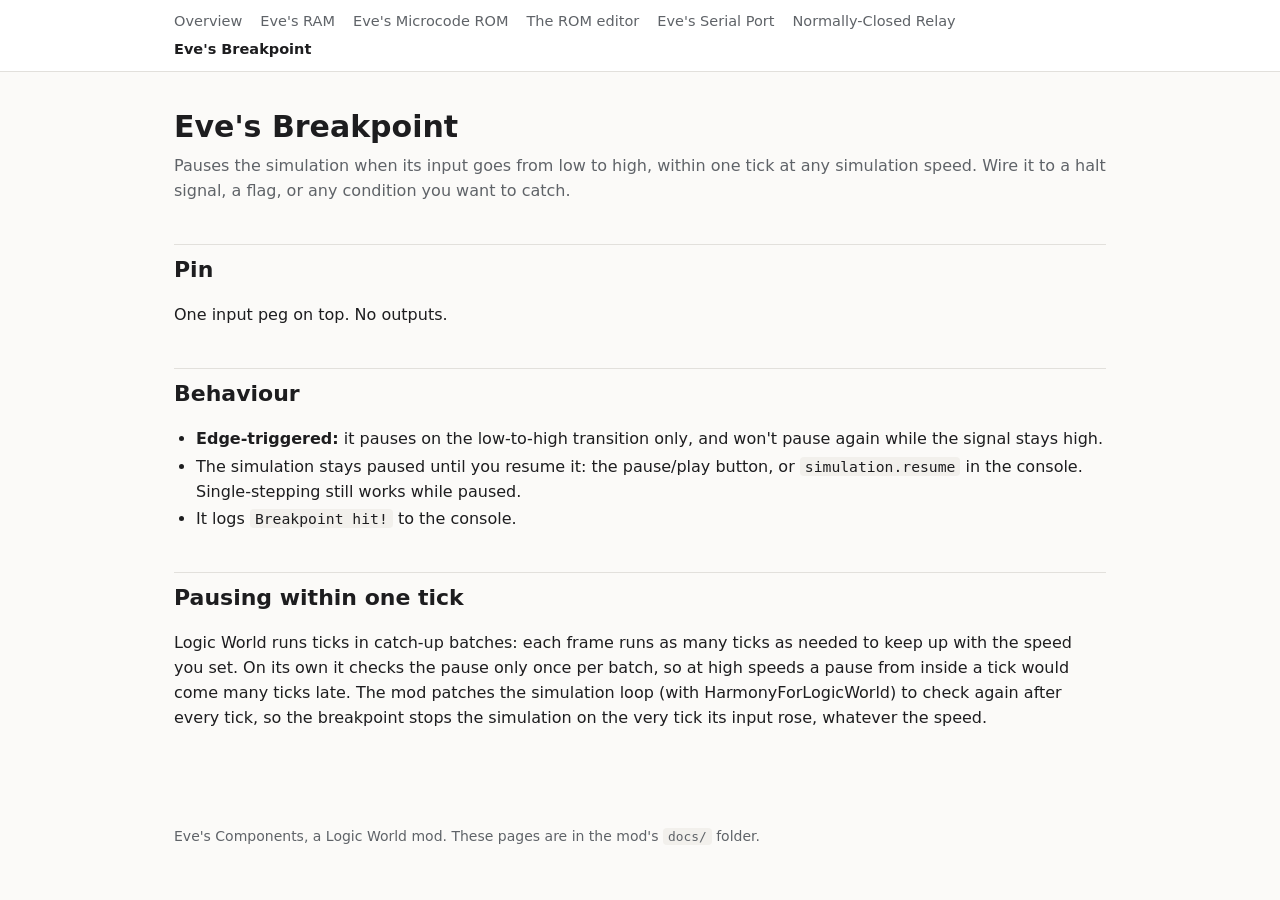
==== docs/breakpoint.html @ 7092f82e "docs/: a page per component, with pin diagrams Overview, Eve's RAM, Microcode ROM, the ROM editor, S" ====
<!DOCTYPE html>
<html lang="en">
<head>
<meta charset="utf-8">
<meta name="viewport" content="width=device-width, initial-scale=1">
<title>Eve's Breakpoint · Eve's Components</title>
<link rel="stylesheet" href="style.css">
</head>
<body>
<nav><div><a href="index.html">Overview</a><a href="ram.html">Eve's RAM</a><a href="microcode-rom.html">Eve's Microcode ROM</a><a href="editor.html">The ROM editor</a><a href="serial-port.html">Eve's Serial Port</a><a href="relay.html">Normally-Closed Relay</a><a href="breakpoint.html" class="here">Eve's Breakpoint</a></div></nav>
<main>
<h1>Eve's Breakpoint</h1>
<p class="sub">Pauses the simulation when its input goes from low to high, within one tick at any simulation speed. Wire it to a halt signal, a flag, or any condition you want to catch.</p>
<h2>Pin</h2>
<p>One input peg on top. No outputs.</p>

<h2>Behaviour</h2>
<ul>
  <li><b>Edge-triggered:</b> it pauses on the low-to-high transition only, and won't pause again while the signal stays high.</li>
  <li>The simulation stays paused until you resume it: the pause/play button, or <code>simulation.resume</code> in the console.
    Single-stepping still works while paused.</li>
  <li>It logs <code>Breakpoint hit!</code> to the console.</li>
</ul>

<h2>Pausing within one tick</h2>
<p>Logic World runs ticks in catch-up batches: each frame runs as many ticks as needed to keep up with the speed you set. On its
own it checks the pause only once per batch, so at high speeds a pause from inside a tick would come many ticks late. The
mod patches the simulation loop (with HarmonyForLogicWorld) to check again after every tick, so the breakpoint stops the
simulation on the very tick its input rose, whatever the speed.</p>
</main>
<footer>Eve's Components, a Logic World mod. These pages are in the mod's <code>docs/</code> folder.</footer>
</body>
</html>
---- docs/style.css ----
/* Eve's Components documentation: one stylesheet for every page. */
:root {
  --bg: #fbfaf8; --fg: #1d1d1f; --muted: #5f6368; --line: #e2e0dc; --card: #ffffff;
  --accent: #2f78c4; --in: #2f78c4; --out: #c26a1f; --code: #f2f0ec;
}
@media (prefers-color-scheme: dark) {
  :root {
    --bg: #17181a; --fg: #e8e6e3; --muted: #9a9ea4; --line: #2e3034; --card: #1e2023;
    --accent: #6ea8ff; --in: #6ea8ff; --out: #f0a050; --code: #26282c;
  }
}
* { box-sizing: border-box; }
body { margin: 0; background: var(--bg); color: var(--fg);
       font: 16px/1.55 system-ui, -apple-system, "Segoe UI", sans-serif; }
nav { border-bottom: 1px solid var(--line); background: var(--card); }
nav div { max-width: 980px; margin: 0 auto; padding: 10px 24px; display: flex; flex-wrap: wrap; gap: 6px 18px; }
nav a { color: var(--muted); text-decoration: none; font-size: 14.5px; }
nav a:hover, nav a.here { color: var(--fg); }
nav a.here { font-weight: 600; }
main { max-width: 980px; margin: 0 auto; padding: 32px 24px 80px; }
h1 { font-size: 30px; margin: 0 0 4px; }
h2 { font-size: 22px; margin: 40px 0 12px; padding-top: 8px; border-top: 1px solid var(--line); }
h3 { font-size: 17px; margin: 22px 0 8px; }
a { color: var(--accent); }
.sub { color: var(--muted); margin: 0 0 24px; }
code, .mono { font-family: ui-monospace, "JetBrains Mono", Consolas, monospace; font-size: 0.92em; }
code { background: var(--code); padding: 1px 5px; border-radius: 4px; }
pre { background: var(--code); padding: 12px 14px; border-radius: 8px; overflow-x: auto; margin: 10px 0; }
pre code { background: none; padding: 0; }
table { border-collapse: collapse; width: 100%; margin: 10px 0 6px; font-size: 15px; }
th, td { text-align: left; padding: 7px 10px; border-bottom: 1px solid var(--line); vertical-align: top; }
th { color: var(--muted); font-weight: 600; font-size: 13px; text-transform: uppercase; letter-spacing: .03em; }
td.num { text-align: right; font-variant-numeric: tabular-nums; white-space: nowrap; }
.in { color: var(--in); font-weight: 600; }
.out { color: var(--out); font-weight: 600; }
.note { border-left: 3px solid var(--accent); padding: 6px 14px; margin: 14px 0; background: var(--card); border-radius: 0 8px 8px 0; }
.cards { display: grid; grid-template-columns: repeat(auto-fit, minmax(260px, 1fr)); gap: 14px; margin: 18px 0; }
.card { background: var(--card); border: 1px solid var(--line); border-radius: 10px; padding: 14px 18px; }
.card b { display: block; margin-bottom: 4px; }
.card p { margin: 0; color: var(--muted); font-size: 14.5px; }
a.card { text-decoration: none; color: inherit; }
a.card:hover { border-color: var(--accent); }
.swatch { display: inline-block; width: 12px; height: 12px; border-radius: 3px; vertical-align: -1px; margin-right: 6px; }
.diagram { background: var(--card); border: 1px solid var(--line); border-radius: 10px; padding: 12px; margin: 12px 0; overflow-x: auto; }
.diagram p { margin: 6px 4px 0; font-size: 14px; color: var(--muted); }
.diagram b { display: block; margin: 4px 4px 0; }
.diagram svg { display: block; max-width: 100%; height: auto; }
svg text { font-family: ui-monospace, Consolas, monospace; fill: currentColor; }
svg .pin-in { fill: var(--in); }
svg .pin-out { fill: var(--out); }
svg .face-in { fill: none; stroke: var(--in); stroke-width: 2; }
svg .face-out { fill: none; stroke: var(--out); stroke-width: 2; }
svg .idx, svg .dim { fill: var(--muted); }
ul { padding-left: 22px; } li { margin: 3px 0; }
.muted { color: var(--muted); }
footer { max-width: 980px; margin: 0 auto; padding: 0 24px 40px; color: var(--muted); font-size: 14px; }
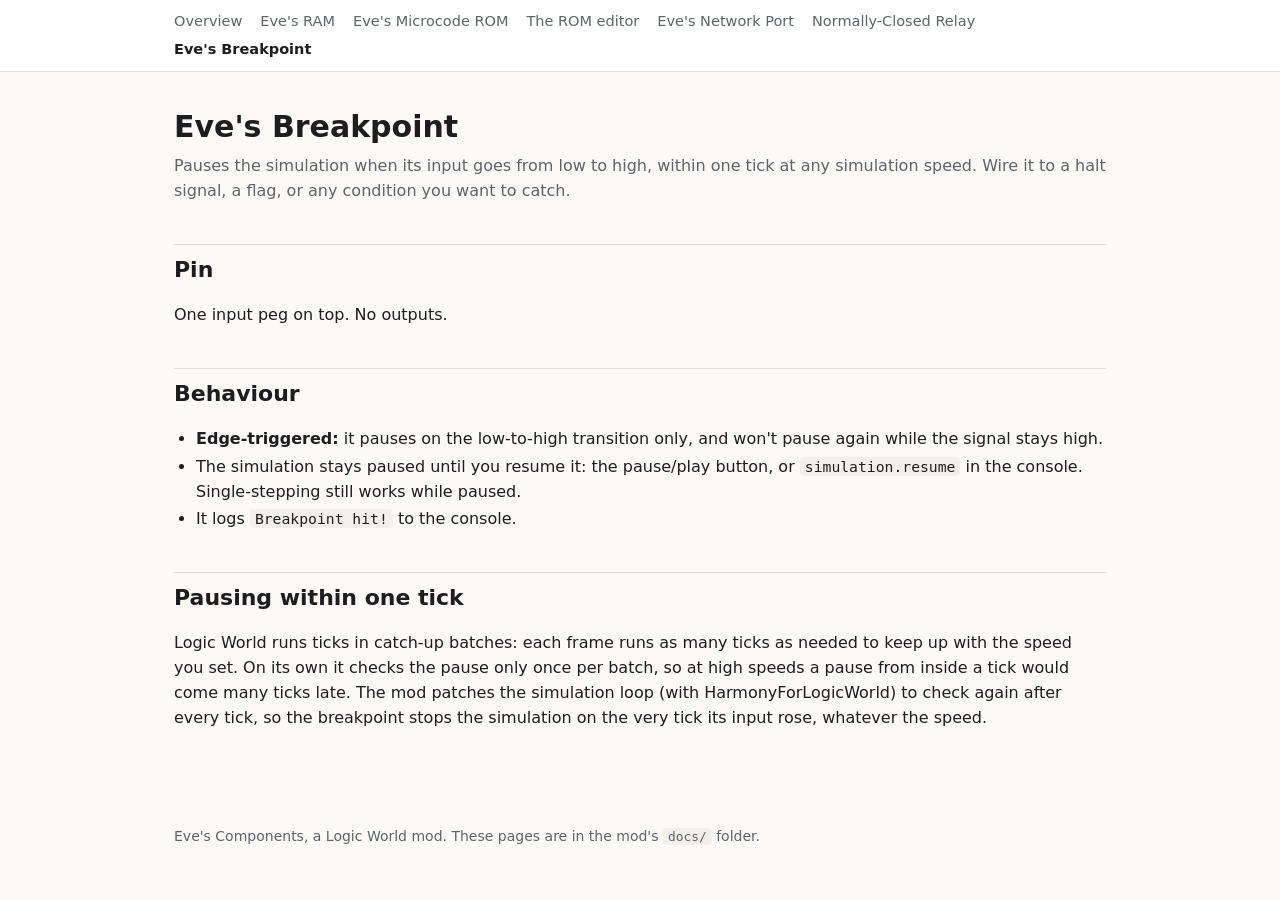
==== commit 657ec295: "Eve's Network Port replaces the Serial Port; tools/lwterm.py A plain byte pipe to one TCP connection" ====
--- a/docs/breakpoint.html
+++ b/docs/breakpoint.html
@@ -7,7 +7,7 @@
 <link rel="stylesheet" href="style.css">
 </head>
 <body>
-<nav><div><a href="index.html">Overview</a><a href="ram.html">Eve's RAM</a><a href="microcode-rom.html">Eve's Microcode ROM</a><a href="editor.html">The ROM editor</a><a href="serial-port.html">Eve's Serial Port</a><a href="relay.html">Normally-Closed Relay</a><a href="breakpoint.html" class="here">Eve's Breakpoint</a></div></nav>
+<nav><div><a href="index.html">Overview</a><a href="ram.html">Eve's RAM</a><a href="microcode-rom.html">Eve's Microcode ROM</a><a href="editor.html">The ROM editor</a><a href="network-port.html">Eve's Network Port</a><a href="relay.html">Normally-Closed Relay</a><a href="breakpoint.html" class="here">Eve's Breakpoint</a></div></nav>
 <main>
 <h1>Eve's Breakpoint</h1>
 <p class="sub">Pauses the simulation when its input goes from low to high, within one tick at any simulation speed. Wire it to a halt signal, a flag, or any condition you want to catch.</p>
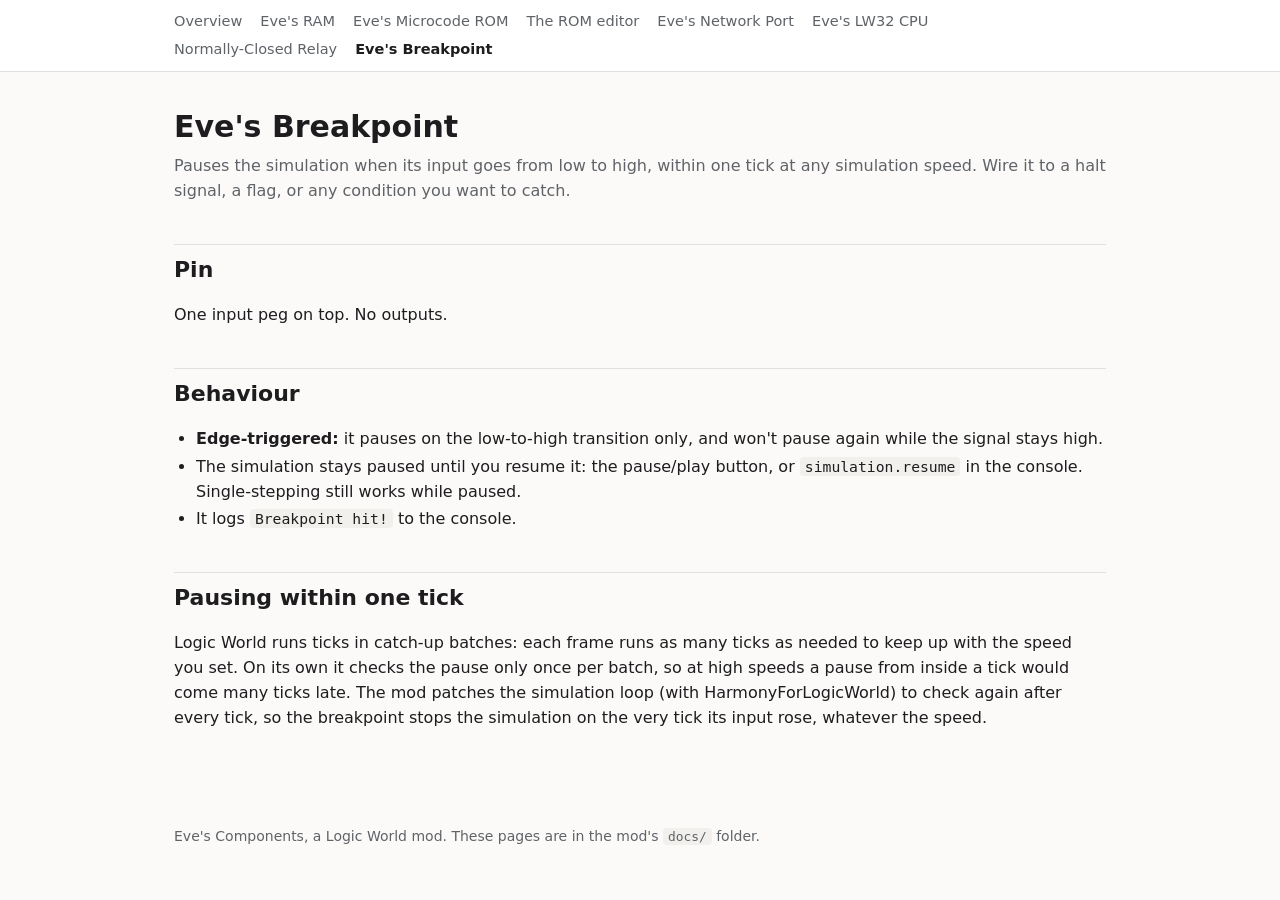
==== commit a2642f5b: "Eve's LW32 CPU: the LW32 CPU as a block on the CPU's bus components/LW32CPU.jecs (32 x 3: data in, D" ====
--- a/docs/breakpoint.html
+++ b/docs/breakpoint.html
@@ -7,7 +7,7 @@
 <link rel="stylesheet" href="style.css">
 </head>
 <body>
-<nav><div><a href="index.html">Overview</a><a href="ram.html">Eve's RAM</a><a href="microcode-rom.html">Eve's Microcode ROM</a><a href="editor.html">The ROM editor</a><a href="network-port.html">Eve's Network Port</a><a href="relay.html">Normally-Closed Relay</a><a href="breakpoint.html" class="here">Eve's Breakpoint</a></div></nav>
+<nav><div><a href="index.html">Overview</a><a href="ram.html">Eve's RAM</a><a href="microcode-rom.html">Eve's Microcode ROM</a><a href="editor.html">The ROM editor</a><a href="network-port.html">Eve's Network Port</a><a href="lw32-cpu.html">Eve's LW32 CPU</a><a href="relay.html">Normally-Closed Relay</a><a href="breakpoint.html" class="here">Eve's Breakpoint</a></div></nav>
 <main>
 <h1>Eve's Breakpoint</h1>
 <p class="sub">Pauses the simulation when its input goes from low to high, within one tick at any simulation speed. Wire it to a halt signal, a flag, or any condition you want to catch.</p>
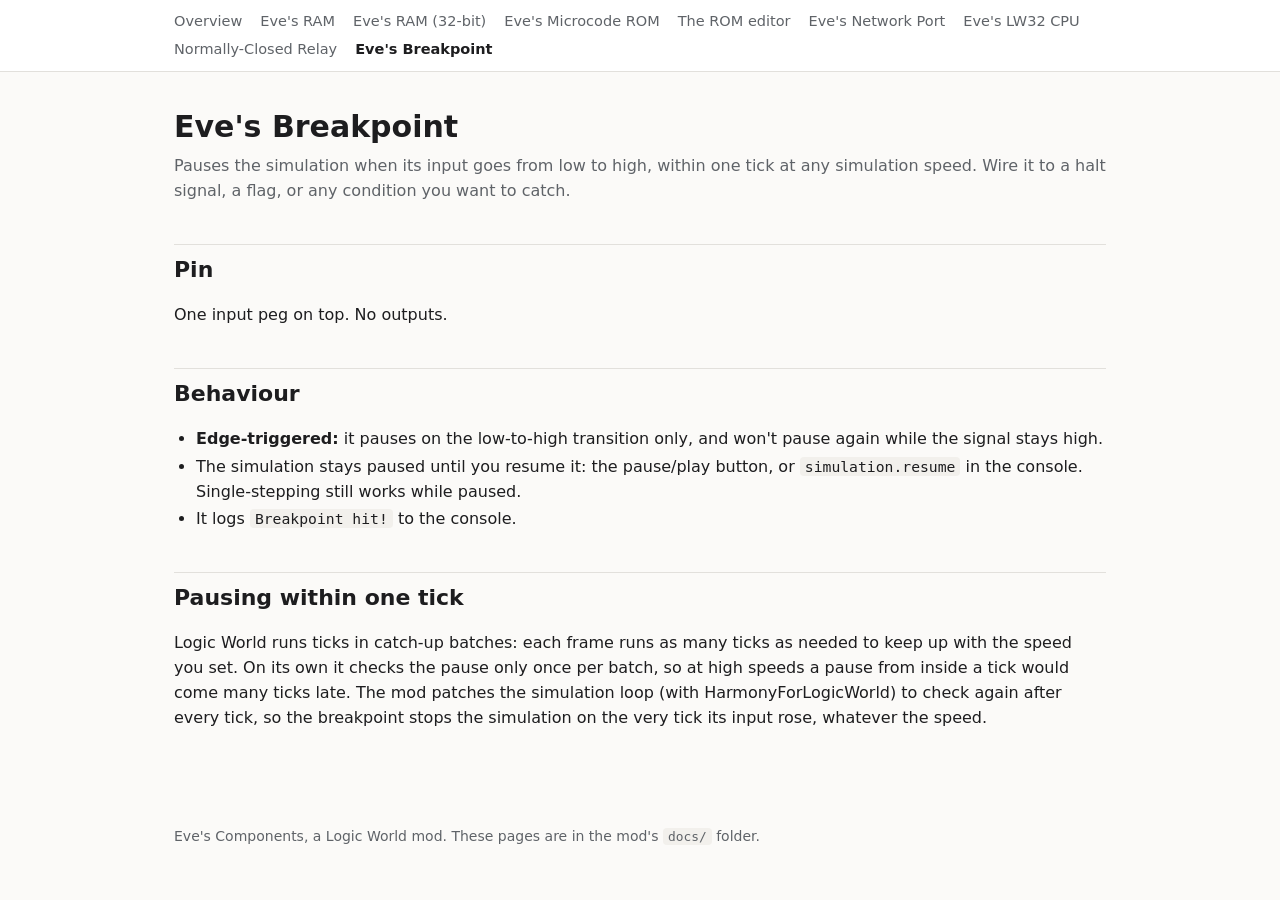
==== commit 420f68f6: "Eve's RAM (32-bit) on the LW32 CPU block's bus; docs/ram32.html Inputs 64 READ, 65 WRITE, 66 BYTE, 6" ====
--- a/docs/breakpoint.html
+++ b/docs/breakpoint.html
@@ -7,7 +7,7 @@
 <link rel="stylesheet" href="style.css">
 </head>
 <body>
-<nav><div><a href="index.html">Overview</a><a href="ram.html">Eve's RAM</a><a href="microcode-rom.html">Eve's Microcode ROM</a><a href="editor.html">The ROM editor</a><a href="network-port.html">Eve's Network Port</a><a href="lw32-cpu.html">Eve's LW32 CPU</a><a href="relay.html">Normally-Closed Relay</a><a href="breakpoint.html" class="here">Eve's Breakpoint</a></div></nav>
+<nav><div><a href="index.html">Overview</a><a href="ram.html">Eve's RAM</a><a href="ram32.html">Eve's RAM (32-bit)</a><a href="microcode-rom.html">Eve's Microcode ROM</a><a href="editor.html">The ROM editor</a><a href="network-port.html">Eve's Network Port</a><a href="lw32-cpu.html">Eve's LW32 CPU</a><a href="relay.html">Normally-Closed Relay</a><a href="breakpoint.html" class="here">Eve's Breakpoint</a></div></nav>
 <main>
 <h1>Eve's Breakpoint</h1>
 <p class="sub">Pauses the simulation when its input goes from low to high, within one tick at any simulation speed. Wire it to a halt signal, a flag, or any condition you want to catch.</p>
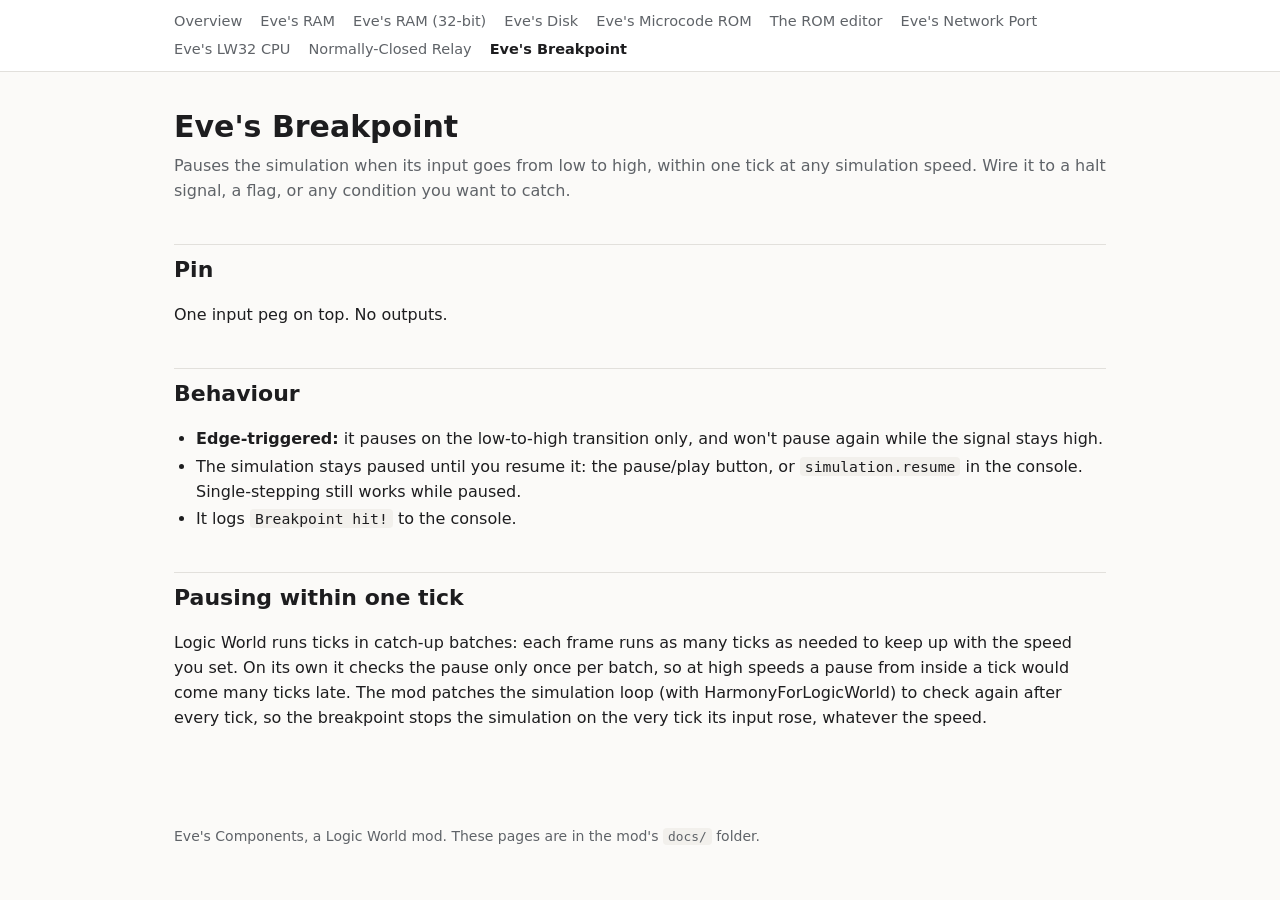
==== commit c2fe5794: "Eve's Disk: 16 MB on the LW32 CPU block's bus, kept in the save's bins/disk.bin The pins and handsha" ====
--- a/docs/breakpoint.html
+++ b/docs/breakpoint.html
@@ -7,7 +7,7 @@
 <link rel="stylesheet" href="style.css">
 </head>
 <body>
-<nav><div><a href="index.html">Overview</a><a href="ram.html">Eve's RAM</a><a href="ram32.html">Eve's RAM (32-bit)</a><a href="microcode-rom.html">Eve's Microcode ROM</a><a href="editor.html">The ROM editor</a><a href="network-port.html">Eve's Network Port</a><a href="lw32-cpu.html">Eve's LW32 CPU</a><a href="relay.html">Normally-Closed Relay</a><a href="breakpoint.html" class="here">Eve's Breakpoint</a></div></nav>
+<nav><div><a href="index.html">Overview</a><a href="ram.html">Eve's RAM</a><a href="ram32.html">Eve's RAM (32-bit)</a><a href="disk.html">Eve's Disk</a><a href="microcode-rom.html">Eve's Microcode ROM</a><a href="editor.html">The ROM editor</a><a href="network-port.html">Eve's Network Port</a><a href="lw32-cpu.html">Eve's LW32 CPU</a><a href="relay.html">Normally-Closed Relay</a><a href="breakpoint.html" class="here">Eve's Breakpoint</a></div></nav>
 <main>
 <h1>Eve's Breakpoint</h1>
 <p class="sub">Pauses the simulation when its input goes from low to high, within one tick at any simulation speed. Wire it to a halt signal, a flag, or any condition you want to catch.</p>
